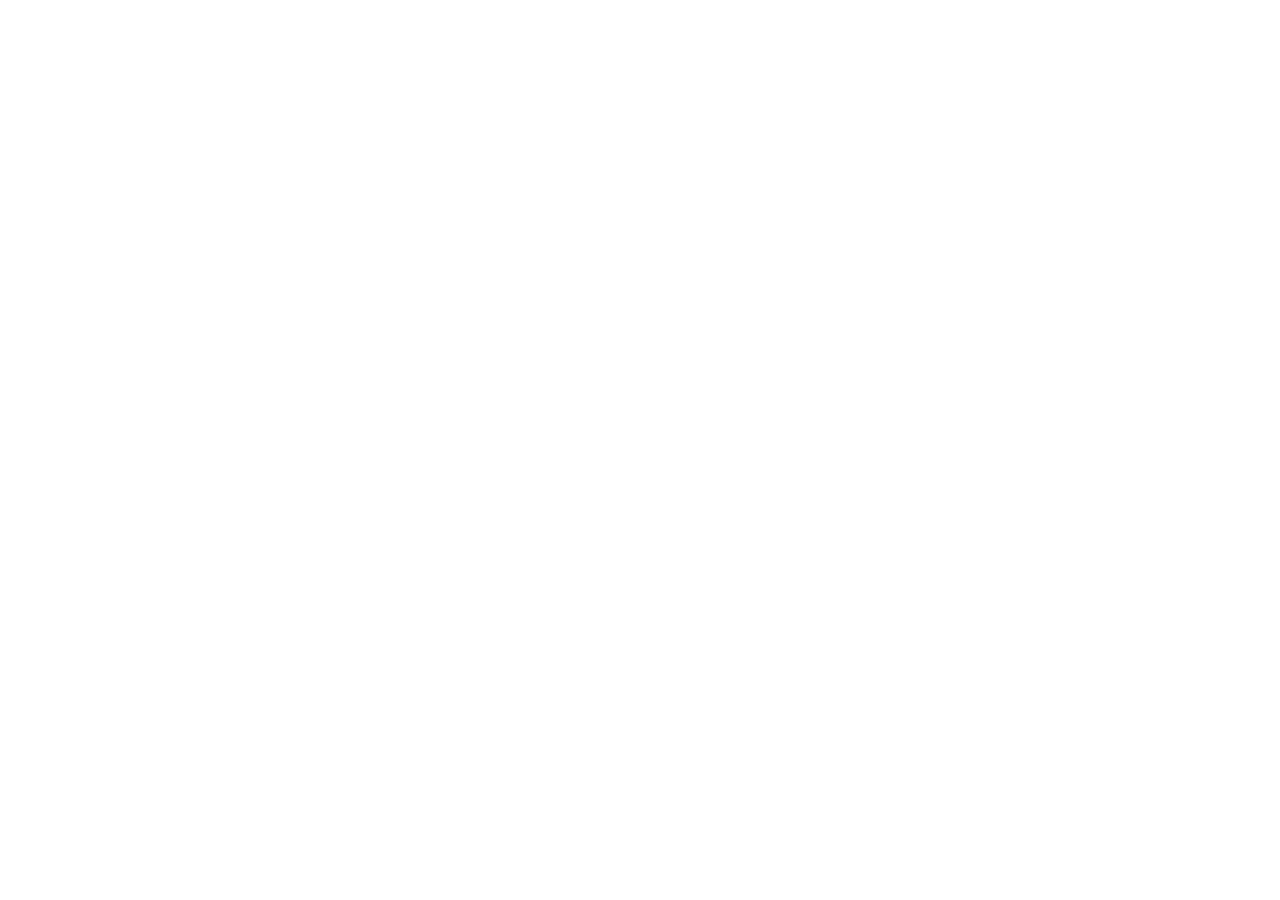
==== about.html @ aa4b80f5 "Init : creation du depot, arborescence des fichiers et structure HTML de base" ====
<!DOCTYPE html>
<html lang="en">
<head>
    <meta charset="UTF-8">
    <meta name="viewport" content="width=device-width, initial-scale=1.0">
    <title>AfriTalent _ About</title>

    <!-- Bootstrap5 via CDN : feuill de style-->
    <link href="https://cdn.jsdelivr.net/npm/bootstrap@5.3/dist/css/bootstrap.min.css" rel="atylsheet">

    <!-- Votre feuille de style personnelle-->
    <link rel="stylsheet" href="css/style.css">
</head>
<body>

    <!-- Le contenue de la page sera ajoute ici-->

    <!-- Bootstrap 5 via CDN : script JavaScript-->
    <script src="https://cdn.jsdelivr.net/npm/bootstrap@5.3/dist/js/bootstrap.bundle.min.js"></script>
    
    <!--Votre script JavaScript-->
    <script src="js/main.js"></script>
</body>
</html>
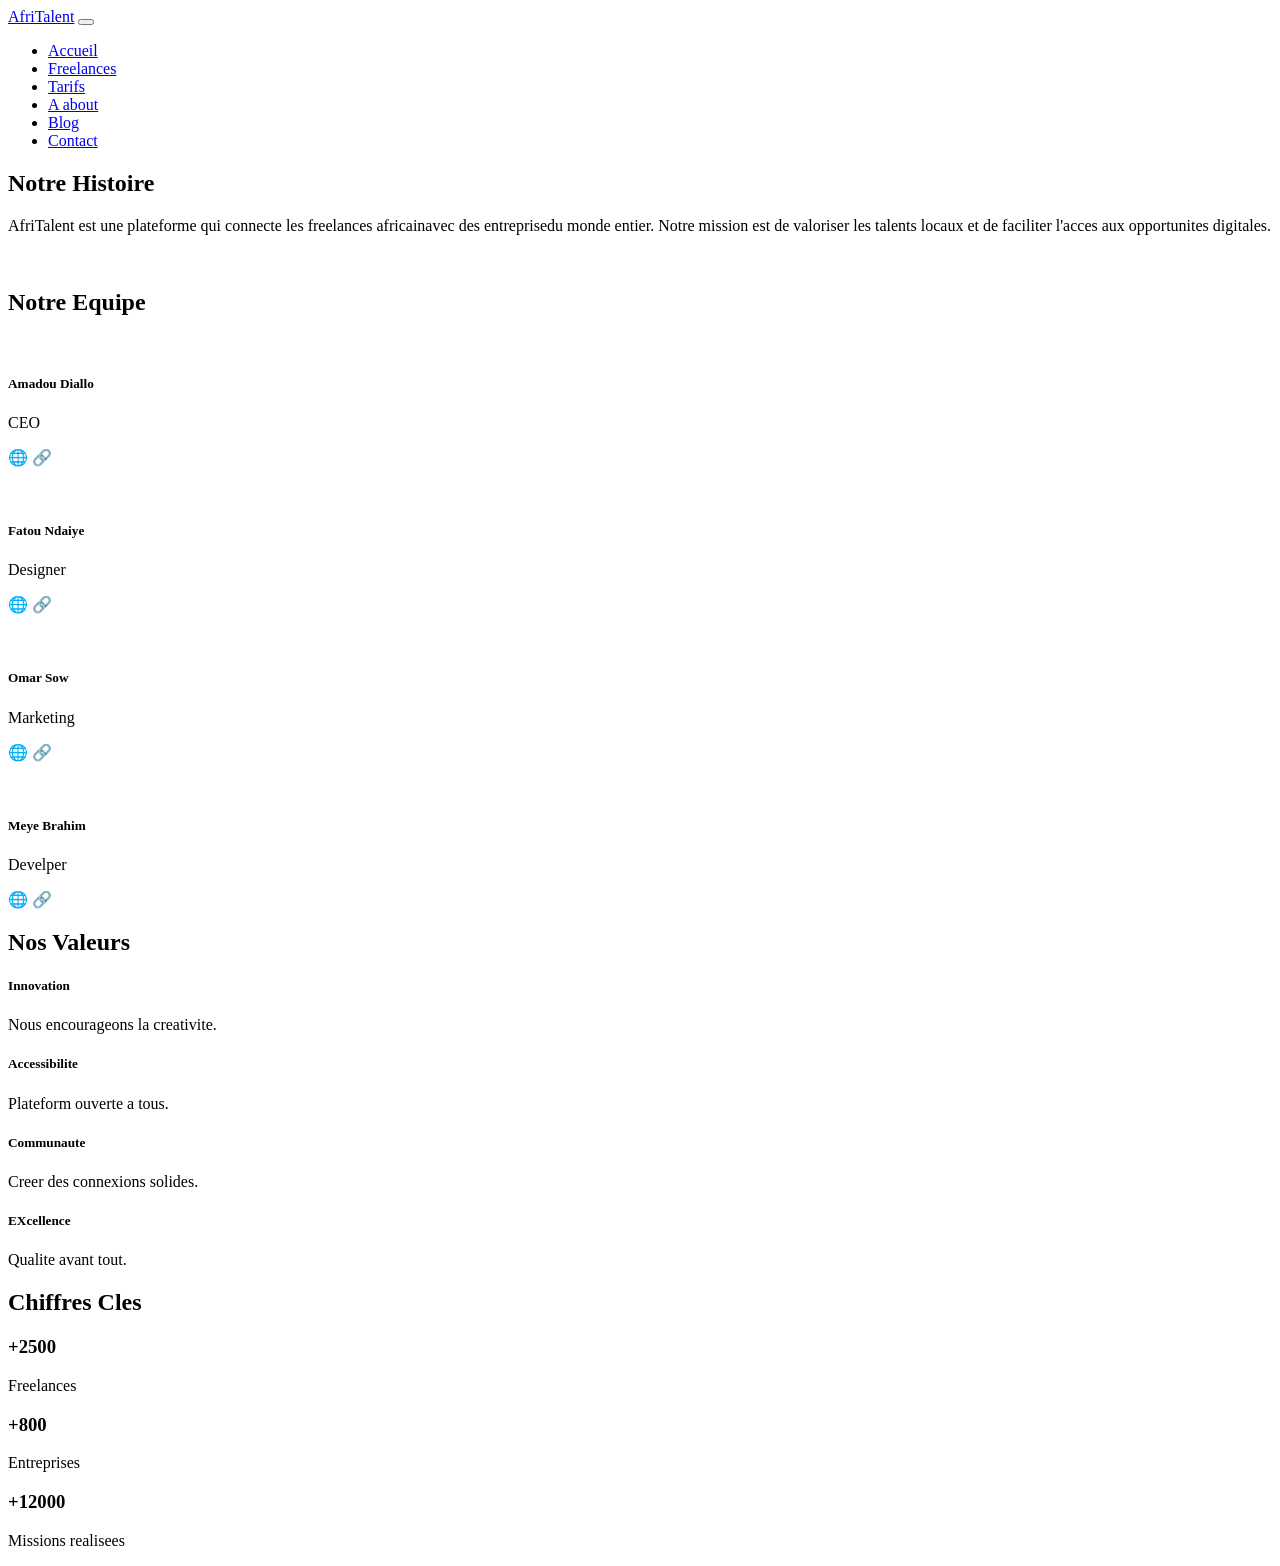
==== commit f4e5b7d4: "HTML : structure complete des 5 pages avec sections et contenu texte" ====
--- a/about.html
+++ b/about.html
@@ -6,7 +6,7 @@
     <title>AfriTalent _ About</title>
 
     <!-- Bootstrap5 via CDN : feuill de style-->
-    <link href="https://cdn.jsdelivr.net/npm/bootstrap@5.3/dist/css/bootstrap.min.css" rel="atylsheet">
+    <link href="https://cdn.jsdelivr.net/npm/bootstrap@5.3.0/dist/css/bootstrap.min.css" rel="atylsheet">
 
     <!-- Votre feuille de style personnelle-->
     <link rel="stylsheet" href="css/style.css">
@@ -14,9 +14,141 @@
 <body>
 
     <!-- Le contenue de la page sera ajoute ici-->
+     <nav class="navbar navbar-expand-lg navbar-dark bg-dark">
+        <div class="containe">
+            <a class="navbar-brand" href="index.html">AfriTalent</a>
+            <button class="navbar-toggler" type="button" data-bs-toggle="collapse" data-bs-target="#navbarNav">
+                <span class="navbar-toggler-icon"></span>
+            </button>
+            <div class="collapse navbar_collapse" id="navbarNav">
+                <ul class="navbar-nav ms-auto">
+                    <li class="nav-items">
+                        <a class="nav-link" href="index.html">Accueil</a>
+                    </li>
+                    <li class="nav-item">
+                        <a class="nav-link" href="freelances.html">Freelances</a>
+                    </li>
+                    <li class="nav-item">
+                        <a class="nav-link" href="tarifs.html">Tarifs</a>
+                    </li>
+                    <li class="nav-item">
+                        <a class="nav-link active" href="about.html">A about</a>
+                    </li>
+                    <li class="nav-item">
+                        <a class="nav-link" href="blog.html">Blog</a>
+                    </li>
+                    <li class="nav-item">
+                        <a class="nav-link" href="contact.html">Contact</a>
+                    </li>
+                </ul>
+            </div>
+        </div>
+     </nav>
+     <div class="container my-5">
+        <div class="row align-items-center">
+            <div class="col-md-6">
+                <h2>Notre Histoire</h2>
+                <p>
+                    AfriTalent est une plateforme qui connecte les freelances africainavec des entreprisedu monde entier.
+                    Notre mission est de valoriser les talents locaux et de faciliter l'acces aux opportunites digitales.
+                </p>
+            </div>
+            <div class="col-md-6">
+                <img src="" class="img-fluid rounded">
+            </div>
+        </div>
+     </div>
+     <div class="container my-5">
+        <h2 class="text-center mb-4">Notre Equipe</h2>
+
+        <div class="row g-4">
+            <div class="col-lg-3 col-md-6">
+                <div class="card text-center">
+                    <img src="" class="card-img-top">
+                    <div class="card-body">
+                        <h5>Amadou Diallo</h5>
+                        <p class="text-muted">CEO</p>
+                        <P>&#127760; &#128279;</p>
+                    </div>
+                </div>
+            </div>
+            <div class="col-lg-3 col-md-6">
+                <div class="card text-center">
+                    <img src="" class="card-img-top">
+                    <div class="card-body">
+                        <h5>Fatou Ndaiye</h5>
+                        <p class="text-muted">Designer</p>
+                        <P>&#127760; &#128279;</p>
+                    </div>
+                </div>
+            </div>
+            <div class="col-lg-3 col-md-6">
+                <div class="card text-center">
+                    <img src="" class="card-img-top">
+                    <div class="card-body">
+                        <h5>Omar Sow</h5>
+                        <p class="text-muted">Marketing</p>
+                        <P>&#127760; &#128279;</p>
+                    </div>
+                </div>
+            </div>
+            <div class="col-lg-3 col-md-6">
+                <div class="card text-center">
+                    <img src="" class="card-img-top">
+                    <div class="card-body">
+                        <h5>Meye Brahim</h5>
+                        <p class="text-muted">Develper</p>
+                        <P>&#127760; &#128279;</p>
+                    </div>
+                </div>
+            </div>
+
+        </div>
+     </div>
+     <div class="container my-5">
+        <h2 class="text-center mb-4">Nos Valeurs</h2>
+        <div class="row text-center g-4">
+            <div class="col-md-3">
+                <h5>Innovation</h5>
+                <p>Nous encourageons la creativite.</p>
+            </div>
+            <div class="col-md-3">
+                <h5>Accessibilite</h5>
+                <p>Plateform ouverte a tous.</p>
+            </div>
+            <div class="col-md-3">
+                <h5>Communaute</h5>
+                <p>Creer des connexions solides.</p>
+            </div>
+            <div class="col-md-3">
+                <h5>EXcellence</h5>
+                <p>Qualite avant tout.</p>
+            </div>
+            
+        </div>
+     </div>
+     <div class="container my-5">
+        <h2 class="text-center mb-4">Chiffres Cles</h2>
+        <div class="row text-center ">
+            <div class="col-md-4">
+                <h3>+2500</h3>
+                <p>Freelances</p>
+            </div>
+            <div class="col-md-3">
+                <h3>+800</h3>
+                <p>Entreprises</p>
+            </div>
+            <div class="col-md-3">
+                <h3>+12000</h3>
+                <p>Missions realisees</p>
+            </div>
+            
+        </div>
+     </div>
+
 
     <!-- Bootstrap 5 via CDN : script JavaScript-->
-    <script src="https://cdn.jsdelivr.net/npm/bootstrap@5.3/dist/js/bootstrap.bundle.min.js"></script>
+    <script src="https://cdn.jsdelivr.net/npm/bootstrap@5.3.0/dist/js/bootstrap.bundle.min.js"></script>
     
     <!--Votre script JavaScript-->
     <script src="js/main.js"></script>
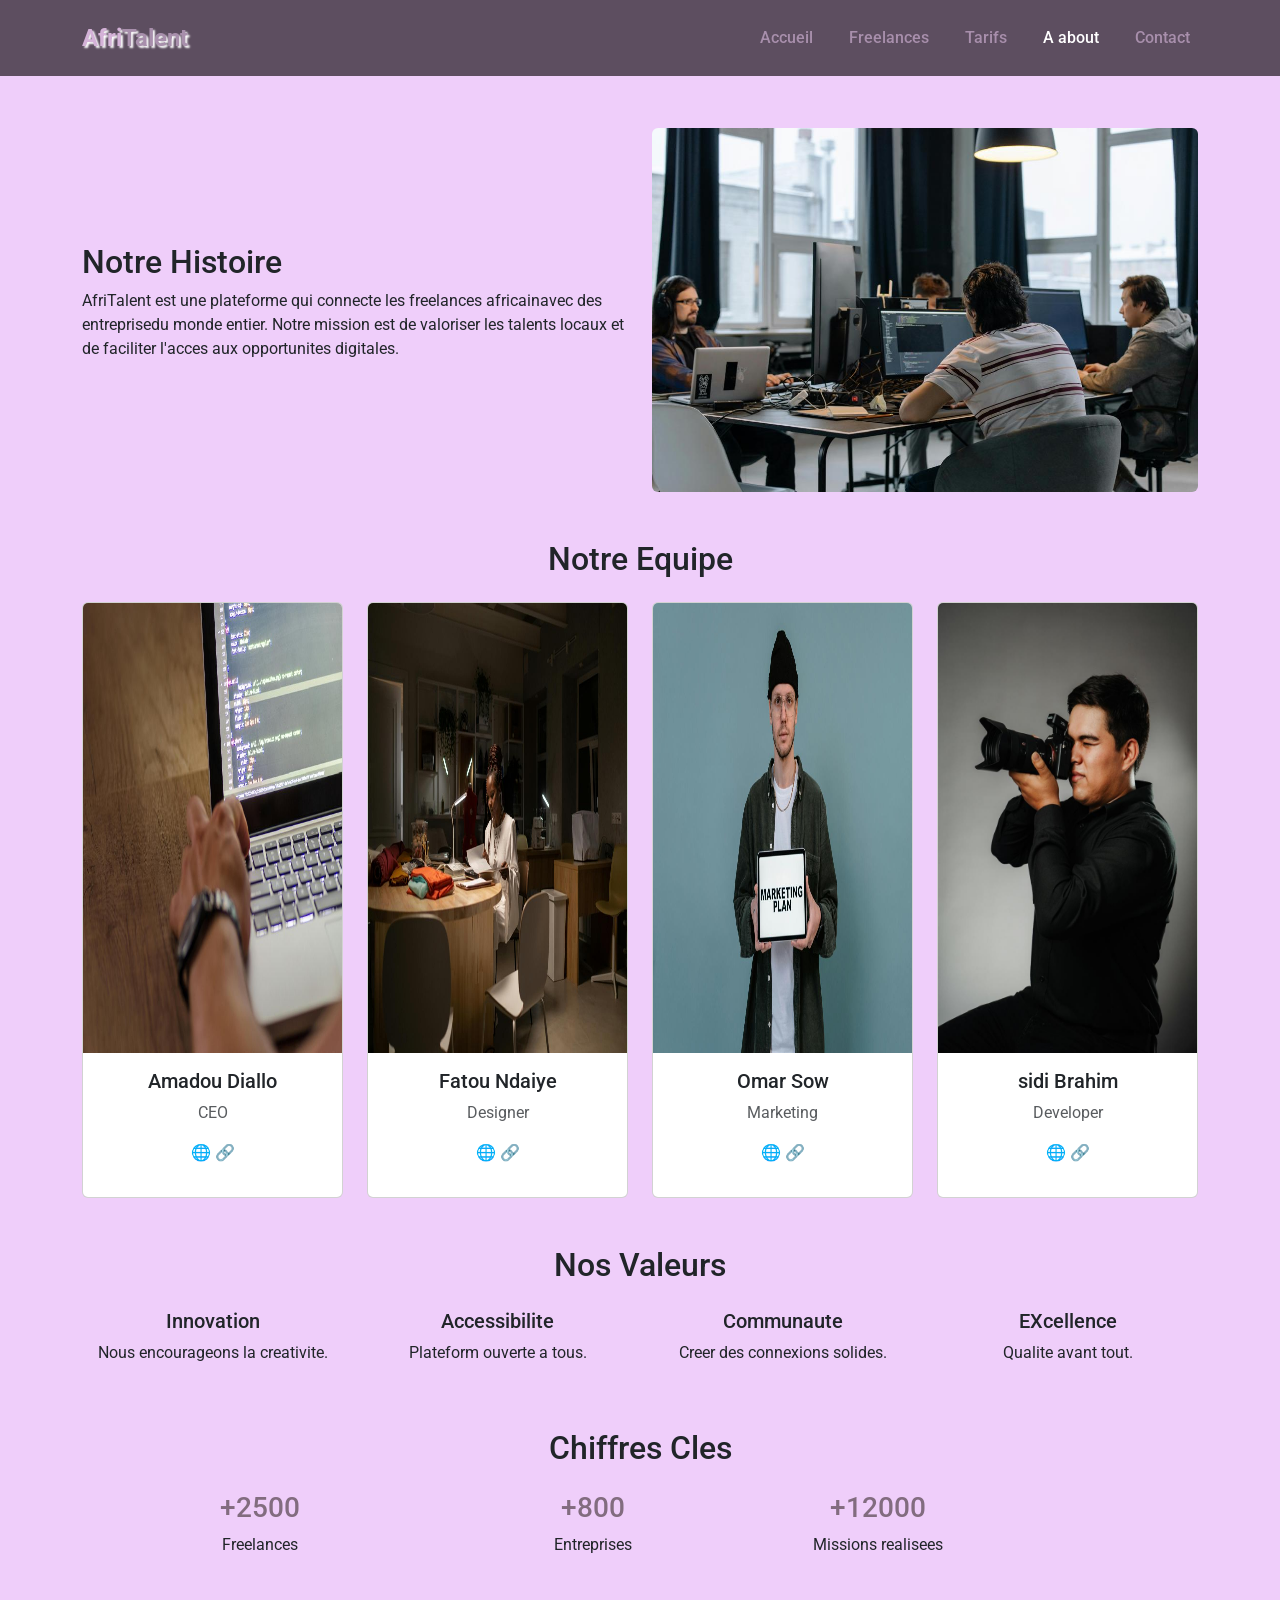
==== commit fb4665ee: "css : variables,typographie, layout general et styles de base" ====
--- a/about.html
+++ b/about.html
@@ -1,26 +1,30 @@
 <!DOCTYPE html>
-<html lang="en">
+<html lang="fr">
 <head>
     <meta charset="UTF-8">
     <meta name="viewport" content="width=device-width, initial-scale=1.0">
     <title>AfriTalent _ About</title>
 
     <!-- Bootstrap5 via CDN : feuill de style-->
-    <link href="https://cdn.jsdelivr.net/npm/bootstrap@5.3.0/dist/css/bootstrap.min.css" rel="atylsheet">
+    <link href="https://fonts.googleapis.com/css2?family=Poppins:wght@600&family=Roboto&display=swap" rel="stylesheet">
+    <link href="https://cdn.jsdelivr.net/npm/bootstrap@5.3.0/dist/css/bootstrap.min.css" rel="stylesheet">
+    
+    <link href="https://cdnjs.cloudflare.com/ajax/libs/font-awesome/6.5.0/css/all.min.css" rel="stylesheet">
 
     <!-- Votre feuille de style personnelle-->
-    <link rel="stylsheet" href="css/style.css">
+    <link rel="stylesheet" href="css/style.css">
 </head>
 <body>
 
     <!-- Le contenue de la page sera ajoute ici-->
-     <nav class="navbar navbar-expand-lg navbar-dark bg-dark">
-        <div class="containe">
-            <a class="navbar-brand" href="index.html">AfriTalent</a>
+    <header>
+     <nav class="navbar navbar-expand-lg">
+        <div class="container">
+            <a class="navbar-brand logo" href="index.html"><span class="logo-afri">Afri</span><span class="logo-talent">Talent</span></a>
             <button class="navbar-toggler" type="button" data-bs-toggle="collapse" data-bs-target="#navbarNav">
                 <span class="navbar-toggler-icon"></span>
             </button>
-            <div class="collapse navbar_collapse" id="navbarNav">
+            <div class="collapse navbar-collapse" id="navbarNav">
                 <ul class="navbar-nav ms-auto">
                     <li class="nav-items">
                         <a class="nav-link" href="index.html">Accueil</a>
@@ -35,15 +39,14 @@
                         <a class="nav-link active" href="about.html">A about</a>
                     </li>
                     <li class="nav-item">
-                        <a class="nav-link" href="blog.html">Blog</a>
-                    </li>
-                    <li class="nav-item">
                         <a class="nav-link" href="contact.html">Contact</a>
                     </li>
                 </ul>
             </div>
         </div>
      </nav>
+    </header>
+    <section>
      <div class="container my-5">
         <div class="row align-items-center">
             <div class="col-md-6">
@@ -54,17 +57,19 @@
                 </p>
             </div>
             <div class="col-md-6">
-                <img src="" class="img-fluid rounded">
+                <img src="images/team2.jpeg" alt="team" class="img-fluid rounded">
             </div>
         </div>
      </div>
+    </section>
+    <section>
      <div class="container my-5">
         <h2 class="text-center mb-4">Notre Equipe</h2>
 
         <div class="row g-4">
             <div class="col-lg-3 col-md-6">
                 <div class="card text-center">
-                    <img src="" class="card-img-top">
+                    <img src="images/developer2.jpeg" alt="developer" class="card-img-top">
                     <div class="card-body">
                         <h5>Amadou Diallo</h5>
                         <p class="text-muted">CEO</p>
@@ -74,7 +79,7 @@
             </div>
             <div class="col-lg-3 col-md-6">
                 <div class="card text-center">
-                    <img src="" class="card-img-top">
+                    <img src="images/designer.jpeg" alt="designer" class="card-img-top">
                     <div class="card-body">
                         <h5>Fatou Ndaiye</h5>
                         <p class="text-muted">Designer</p>
@@ -84,7 +89,7 @@
             </div>
             <div class="col-lg-3 col-md-6">
                 <div class="card text-center">
-                    <img src="" class="card-img-top">
+                    <img src="images/digitalmarketer2.jpeg" alt="designer" class="card-img-top">
                     <div class="card-body">
                         <h5>Omar Sow</h5>
                         <p class="text-muted">Marketing</p>
@@ -94,10 +99,10 @@
             </div>
             <div class="col-lg-3 col-md-6">
                 <div class="card text-center">
-                    <img src="" class="card-img-top">
+                    <img src="images/photograph.jpeg" alt="photograph" class="card-img-top">
                     <div class="card-body">
-                        <h5>Meye Brahim</h5>
-                        <p class="text-muted">Develper</p>
+                        <h5>sidi Brahim</h5>
+                        <p class="text-muted">Developer</p>
                         <P>&#127760; &#128279;</p>
                     </div>
                 </div>
@@ -105,7 +110,8 @@
 
         </div>
      </div>
-     <div class="container my-5">
+   </section>
+    <div class="container my-5">
         <h2 class="text-center mb-4">Nos Valeurs</h2>
         <div class="row text-center g-4">
             <div class="col-md-3">
@@ -144,7 +150,7 @@
             </div>
             
         </div>
-     </div>
+    </div>
 
 
     <!-- Bootstrap 5 via CDN : script JavaScript-->
--- a/css/style.css
+++ b/css/style.css
@@ -0,0 +1,130 @@
+:root{
+    --primary-color:#5D4E60;
+    --secondary-color: #826C7F;
+    --background-color: #EFCEFA;
+    --accent-color:#A88FAC;
+    --light-color:#D4B2D8;
+
+    --title-font:'Poppins',sans-serif;
+    --body-font:'Roboto', sans-serif;
+}
+body{
+    background-color: var(--background-color);
+    padding-top: 80px;
+    font-family: var(--body-font);
+}
+header{
+    background-color: var(--primary-color);
+    justify-content: space-between;
+    position: fixed;
+    top: 0;
+    width: 100%;
+    height: 70px;
+
+}
+.logo{
+    font-size: 1.5em;
+    font-weight: bold;
+    text-decoration: none;
+    text-shadow: 2px 2px 2px white;
+}
+.logo-afri{
+    color: var(--light-color);
+}
+.logo-talent{
+    color: var(--accent-color);
+}
+.logo:hover{
+    letter-spacing: 1px;
+}
+.navbar{
+    padding: 15px 30px;
+    background-color: var(--primary-color);
+}
+.navbar-nav{
+    gap: 20px;
+}
+.navbar-nav .nav-link{
+    color: var(--accent-color);
+    font-weight: 500;
+}
+.navbar-nav .nav-link.active{
+    color: white;
+}
+#hero{
+    height: 60vh;
+    background-image: linear-gradient(rgba(0,0,0,0.5), rgba(0,0,0,0.5)), url(..//images/team.jpeg);
+    background-position: center;
+    background-size: cover;
+    position: relative;
+    margin-bottom: 300px;
+}
+
+#hh{
+    color: white;
+    text-align: center;
+}
+.cta-b{
+    align-items: center;
+}
+h1 h2{
+    color: var(--light-color);
+}
+h1 h2 h3 h4{
+    font-family: var(--title-font);
+}
+p{
+    font-family: var(--body-font);
+}
+#ca{
+    margin-top: 60px;
+}
+img{
+    height: 50vh;
+}
+.btn-outline-light{
+    background-color: var(--accent-color);
+    border-color: var(--light-color);
+}
+.btn-primary:hover{
+    background-color: var(--accent-color);
+    border-color: var(--light-color);
+}
+.btn-primary:active,.btn-primary:focus{
+    background-color: var(--accent-color);
+    border-color: var(--light-color);
+}
+h3{
+    color: var(--secondary-color);
+}
+.cta{
+    background-image: linear-gradient(rgba(0,0,0,0.6), rgba(0,0,0,0.6)),url(..//images/team21.jpeg);
+    padding: 80px 0;
+}
+.footer{
+    background: var(--primary-color);
+    color: white;
+    padding: 40px 20px;
+}
+.footer a{
+    color: var(--light-color);
+    text-decoration: none;
+}
+.footer a:hover{
+    color: var(--secondary-color);
+}
+.footer ul{
+    list-style: none;
+    padding: 0;
+}
+.footer h4{
+    margin-bottom: 10px;
+}
+tarif
+.badge{
+    background-color: var(--primary-color);
+    color: white;
+    font-size: 0.9rem;
+    padding: 5px 10px;
+    border-radius: 12px;
+}
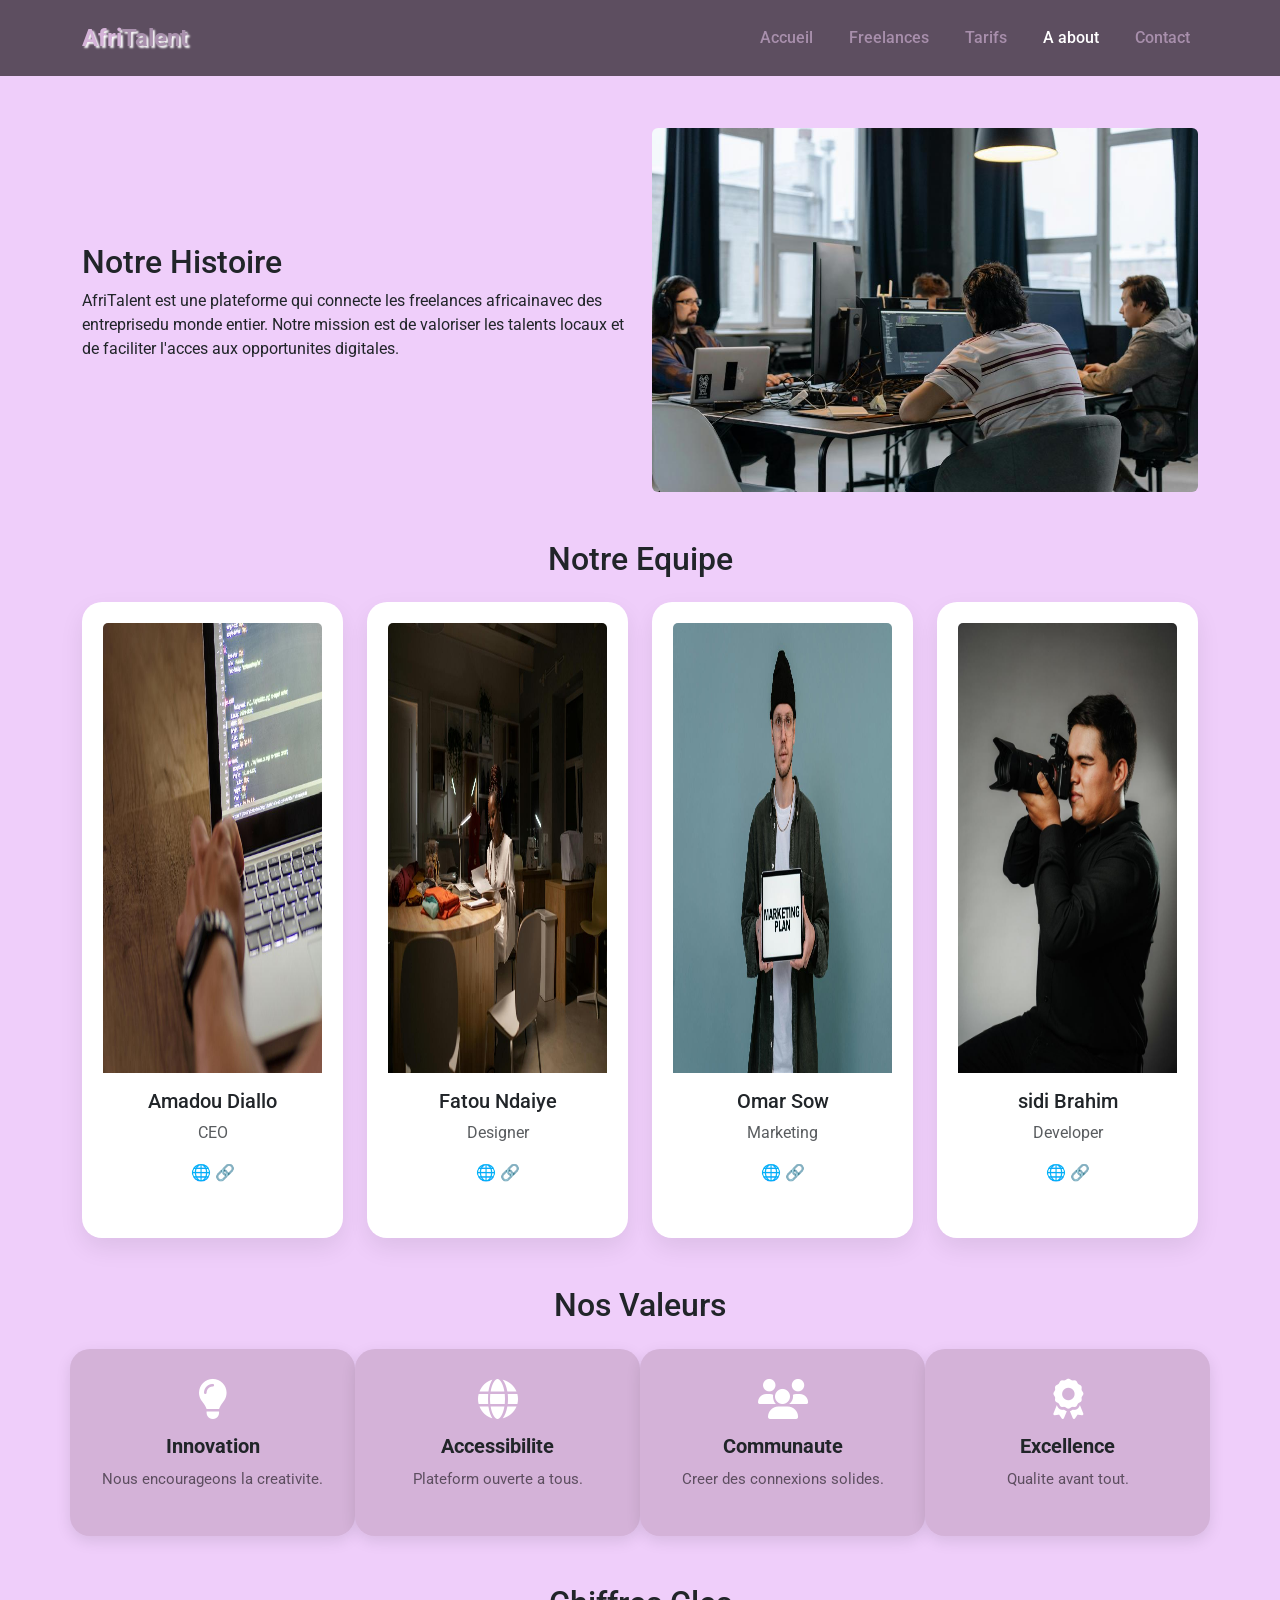
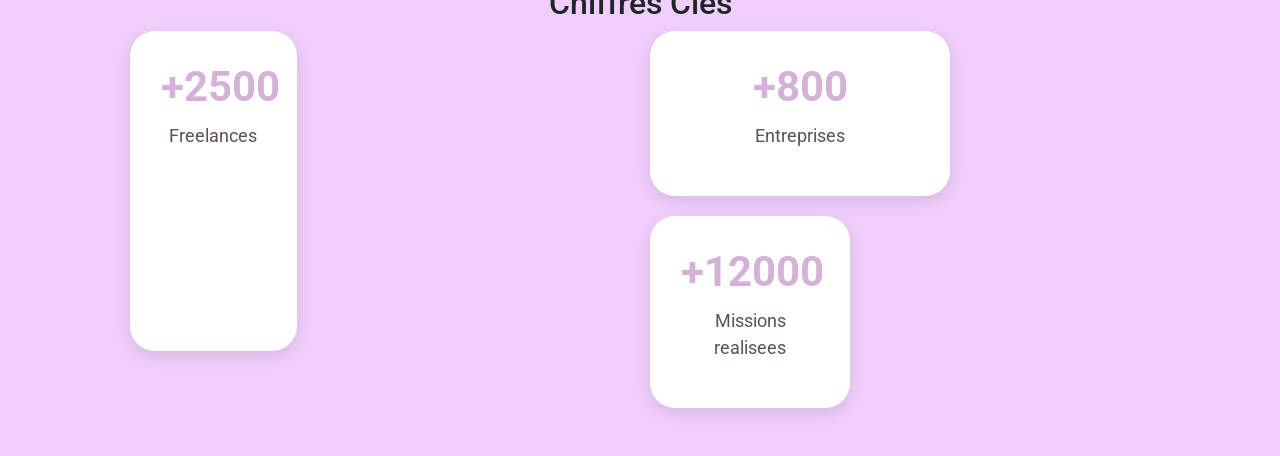
==== commit 726ee6cc: "css: Bento Grid, section hero et categories, effets hover" ====
--- a/about.html
+++ b/about.html
@@ -114,37 +114,41 @@
     <div class="container my-5">
         <h2 class="text-center mb-4">Nos Valeurs</h2>
         <div class="row text-center g-4">
-            <div class="col-md-3">
+            <div class="col-md-3 hh">
+                <i class="fa-solid fa-lightbulb"></i>
                 <h5>Innovation</h5>
                 <p>Nous encourageons la creativite.</p>
             </div>
-            <div class="col-md-3">
+            <div class="col-md-3 hh">
+                <i class="fa-solid fa-globe"></i>
                 <h5>Accessibilite</h5>
                 <p>Plateform ouverte a tous.</p>
             </div>
-            <div class="col-md-3">
+            <div class="col-md-3 hh">
+                <i class="fa-solid fa-users"></i>
                 <h5>Communaute</h5>
                 <p>Creer des connexions solides.</p>
             </div>
-            <div class="col-md-3">
-                <h5>EXcellence</h5>
+            <div class="col-md-3 hh">
+                <i class="fa-solid fa-award"></i>
+                <h5>Excellence</h5>
                 <p>Qualite avant tout.</p>
             </div>
             
         </div>
      </div>
      <div class="container my-5">
-        <h2 class="text-center mb-4">Chiffres Cles</h2>
-        <div class="row text-center ">
-            <div class="col-md-4">
+        <h2 class="text-center">Chiffres Cles</h2>
+        <div class="row text-center stats-grid ">
+            <div class=" card col-md-4 big-card">
                 <h3>+2500</h3>
                 <p>Freelances</p>
             </div>
-            <div class="col-md-3">
+            <div class=" card col-md-3 medium-card">
                 <h3>+800</h3>
                 <p>Entreprises</p>
             </div>
-            <div class="col-md-3">
+            <div class=" card col-md-3 small-card">
                 <h3>+12000</h3>
                 <p>Missions realisees</p>
             </div>
--- a/css/style.css
+++ b/css/style.css
@@ -57,9 +57,11 @@
     background-position: center;
     background-size: cover;
     position: relative;
-    margin-bottom: 300px;
-}
-
+    margin-bottom: 150px;
+}
+.chif{
+    margin-top: 30px;
+}
 #hh{
     color: white;
     text-align: center;
@@ -81,6 +83,13 @@
 }
 img{
     height: 50vh;
+}
+.cta-b{
+    display: flex;
+    justify-content: center;
+    align-items: center;
+    gap: 15px;
+    margin-top: 20px;
 }
 .btn-outline-light{
     background-color: var(--accent-color);
@@ -104,7 +113,17 @@
 .footer{
     background: var(--primary-color);
     color: white;
-    padding: 40px 20px;
+    padding: 60px 0 20px;
+}
+.footer .logo{
+    font-size: 22px;
+    font-weight: bold;
+    margin-bottom: 10px;
+}
+.footer .des{
+    font-size: 14px;
+    line-height: 1.6;
+    opacity: 0.8;
 }
 .footer a{
     color: var(--light-color);
@@ -118,7 +137,43 @@
     padding: 0;
 }
 .footer h4{
-    margin-bottom: 10px;
+    font-size: 16px;
+    margin-bottom: 15px;
+    position: relative;
+}
+.footer ul li{
+    margin-bottom: 8px;
+}
+.footer ul li a{
+    color: var(--light-color);
+    text-decoration: none;
+    transition: 0.3s;
+}
+.footer ui li a:hover{
+    color: var(--secondary-color);
+    padding-left: 5px;
+}
+#c{
+    color: white;
+}
+.social{
+    margin-top: 10px;
+}
+.social a{
+    color: var(--background-color);
+    margin-right: 10px;
+    font-size: 18px;
+    transition: 0.3s;
+}
+.social a:hover{
+    color: white;
+    transform: translateY(-3px);
+}
+.copyright{
+    text-align: center;
+    margin-top: 40px;
+    font-size: 13px;
+    opacity: 0.7;
 }
 tarif
 .badge{
@@ -128,3 +183,194 @@
     padding: 5px 10px;
     border-radius: 12px;
 }
+.chif{
+    display: flex;
+    justify-content: space-around;
+    text-align: center;
+    padding: 60px;
+    background-color: var(--secondary-color);
+}
+.box h3{
+    font-size: 40px;
+    color: var(--light-color);
+}
+.box p{
+    color: var(--light-color);
+}
+.ca{
+    padding: 50px;
+}
+.container1{
+    display: grid;
+    grid-template-columns: repeat(3,1fr);
+    grid-auto-rows: 180px;
+    gap: 20px;
+}
+ .card,.large, .tall{
+    background: white;
+    border-radius: 20px;
+    padding: 20px;
+    position: relative;
+    box-shadow: 0 10px 25px rgba(0,0,0,0.08);
+    transition: 0.3s;
+    overflow: hidden;
+    border: 1px solid  transparent;
+
+
+}
+.card:hover,.tall:hover,.large:hover{
+    border-color: var(--primary-color);
+    transform: translateY(-5px);
+}
+.large{
+    grid-column: span 2;
+    grid-row: span 2;
+}
+.tall{
+    grid-row: span 2;
+}
+.ca .number{
+    color: var(--primary-color);
+    font-size: 14px;
+    opacity: 0.7;
+
+}
+.ca .number::before{
+    content: "+";
+
+}
+.ca .icon{
+    font-size: 28px;
+    margin: 10px 0;
+    color: var(--primary-color);
+}
+.ca h3{
+    margin-bottom: 10px ;
+    font-size: 24px;
+}
+.ca p{
+    font-size: 14px;
+    color: var(--primary-color);
+    line-height: 1.5;
+    opacity: 0.8;
+}
+
+.container2{
+    display: grid;
+    grid-template-columns: repeat(3,1fr);
+    gap: 20px;
+    padding: 40px;
+}
+.card2{
+    background: var(--accent-color);
+    padding: 25px;
+    border-radius: 15px;
+    text-align: center;
+    transition: all 0.3s ease;
+    cursor: pointer;
+    border: 1px solid transparent;
+
+}
+.card2 i{
+    font-size: 35px;
+    color: var(--light-color);
+    margin-bottom: 10px;
+    transition: 0.3s;
+}
+.card2 h3{
+    margin: 10px 0;
+}
+.card2 p{
+    color: white;
+}
+.card2:hover{
+    transform: translateY(-8px) scale(1.03);
+    box-shadow: 0 15px 30px rgba(0,0,0,0.15);
+    border-color: white;
+    background: var(--light-color);
+}
+.card2:hover i{
+    color: white;
+}
+.card2:hover h3{
+    color: white;
+}
+.hh{
+    background-color: var(--light-color);
+    padding: 30px 20px;
+    box-shadow: 0 5px 15px rgba(0,0,0,0.1);
+    border-radius: 20px;
+    transition: 0.4s;
+    height: 100%;
+}
+.hh:hover{
+    transform: translateY(-10px);
+    box-shadow: 0 10px 25px rgba(0,0,0,0.2);
+    border-color: white;
+}
+.hh i{
+    font-size: 40px;
+    margin-bottom: 15px;
+    color: white;
+}
+.hh h5{
+    font-weight: bold;
+    margin-bottom: 10px;
+}
+.hh p{
+    color: var(--primary-color);
+    font-size: 15px;
+}
+.stats-grid{
+    display: grid;
+    grid-template-columns: repeat(2,500px);
+    justify-content: center;
+    gap: 20px;
+}
+.stats-grid .card{
+    background: white;
+    padding:30px;
+    border-radius: 25px;
+    box-shadow: 0 5px 15px rgba(0,0,0,0.1);
+    transition: 0.4s;
+}
+.stats-grid .card:hover{
+    transform: translateY(-10px);
+    box-shadow: 0 10px 25px rgba(0,0,0,0.2);
+}
+.stats-grid h3{
+    font-size: 42px;
+    font-weight: bold;
+    color: var(--light-color);
+    margin-bottom: 10px;
+    white-space: nowrap;
+}
+.stats-grid p{
+    color: var(--primary-color);
+    font-size: 18px;
+}
+.big-card{
+    grid-row: span 2;
+    height: 320px;
+}
+.medium-card{
+    width:300px;
+}
+.small-card{
+    width: 200px;
+}
+.tt p{
+    color: var(--primary-color);
+
+}
+.tt h2{
+    color: var(--primary-color);
+}
+.tt{
+    color: var(--primary-color);
+}
+.btn-outline{
+    border-collapse: collapse;
+    border-radius: 10px;
+    color: var(--primary-color);
+}
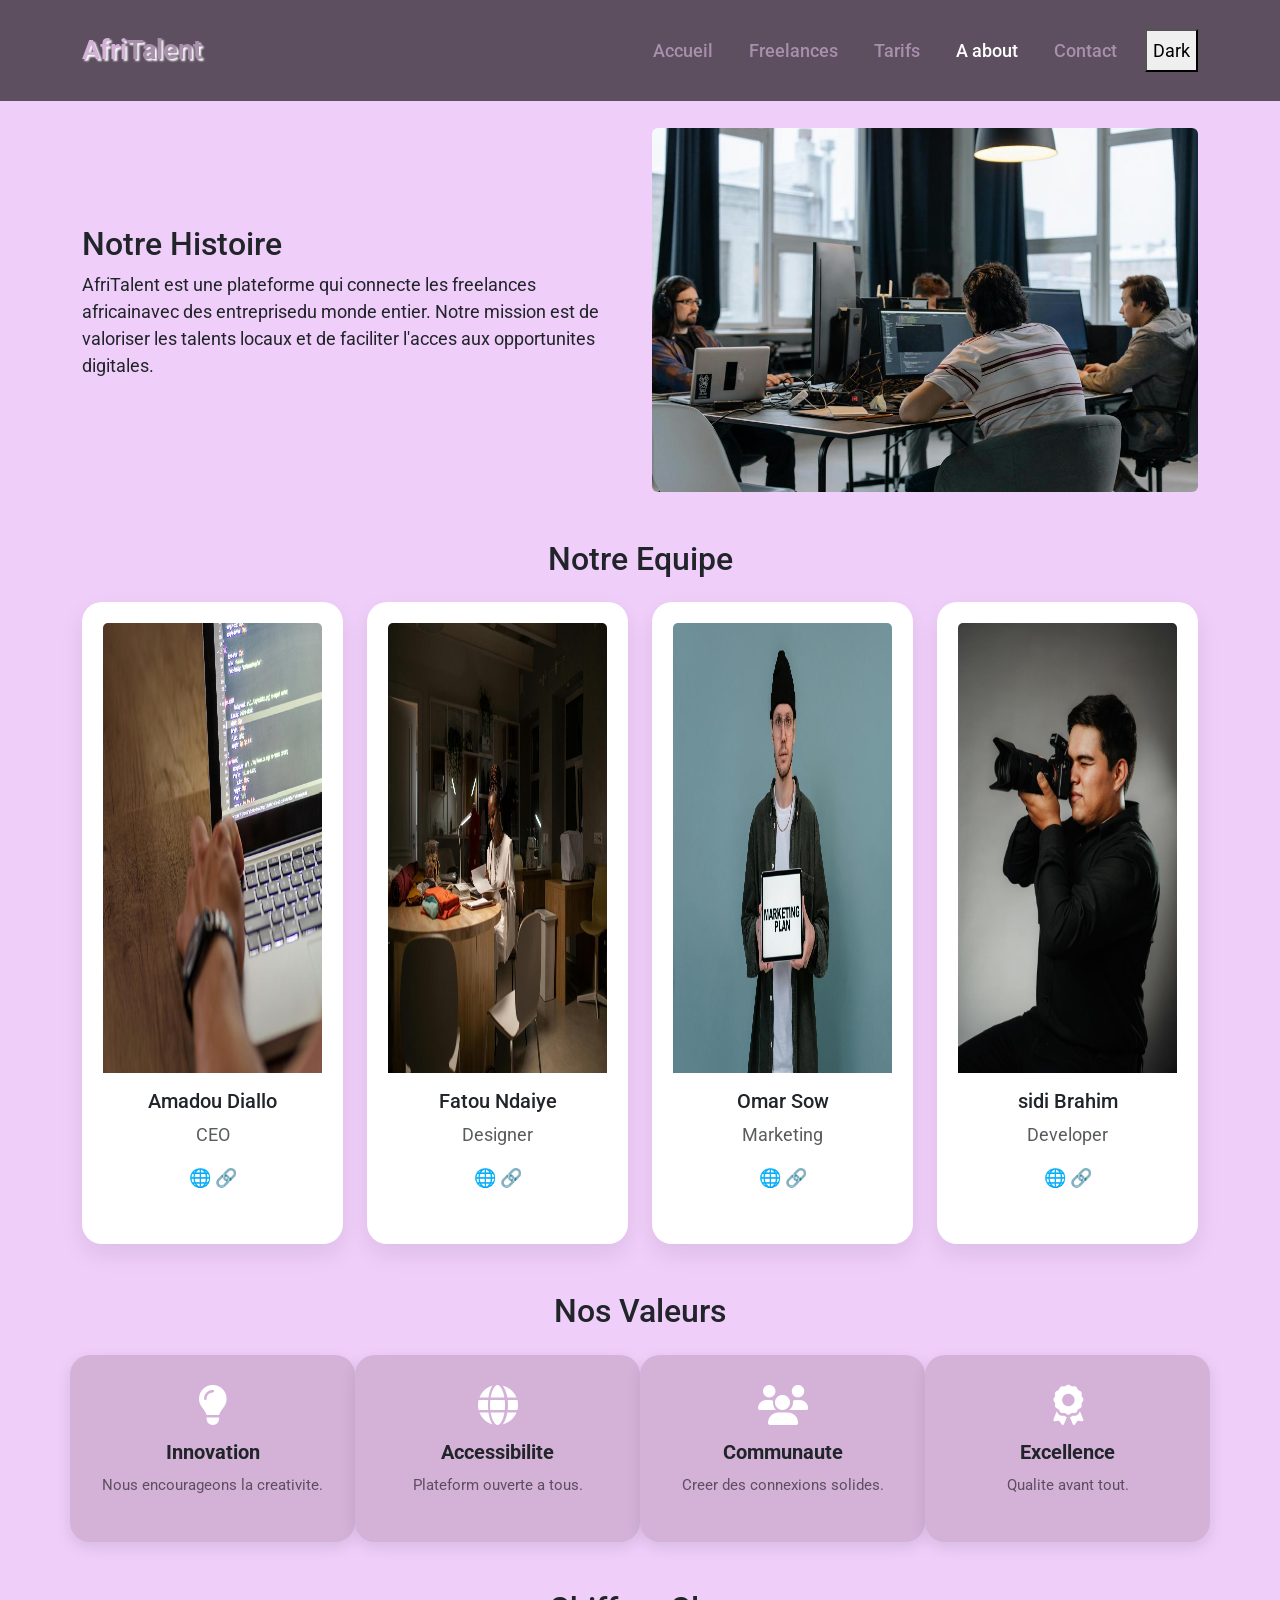
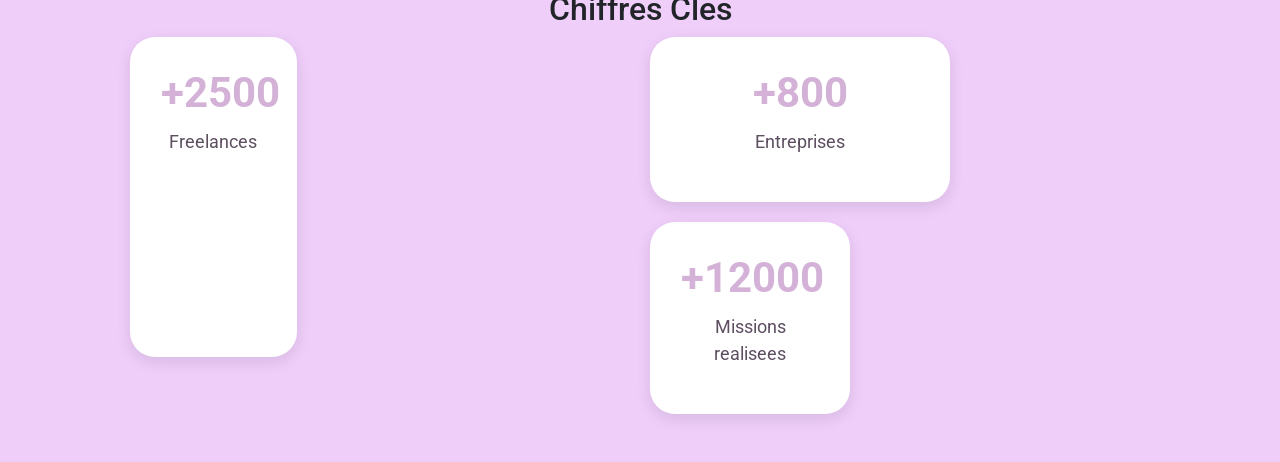
==== commit c6c42dee: "JS:dark mode avec localStorage, navbar dynamique au scroll" ====
--- a/about.html
+++ b/about.html
@@ -41,6 +41,7 @@
                     <li class="nav-item">
                         <a class="nav-link" href="contact.html">Contact</a>
                     </li>
+                    <button id="theme-toggle">Dark</button>
                 </ul>
             </div>
         </div>
@@ -155,6 +156,8 @@
             
         </div>
     </div>
+    <button id="backToTop">Top</button>
+
 
 
     <!-- Bootstrap 5 via CDN : script JavaScript-->
--- a/css/style.css
+++ b/css/style.css
@@ -373,4 +373,57 @@
     border-collapse: collapse;
     border-radius: 10px;
     color: var(--primary-color);
+}
+/* Mobile First (par defaut <768px)*/
+body{
+    font-size: 14px;
+}
+/* Tablette */
+@media (min-width:768px) {
+    body{
+        font-size: 16px;
+    }
+    .container1 .container2 .container{
+        padding: 20px;
+    }
+}
+/* Desktop*/
+@media (min-width:1200px){
+    body{
+        font-size: 18px;
+    }
+    .container .container1 .container2{
+        max-width: 1100px;
+        margin: auto;
+    }
+}
+.dark{
+    background-color: black;
+    color: white;
+}
+.dark .navbar{
+    background-color: #111;
+}
+.navbar{
+    padding: 25px 0;
+    transition: 0.3s;
+}
+.navbar.scrolled{
+    background-color: black;
+    box-shadow: 0 2px 10px rgba(0,0,0,0.3) !important;
+    padding: 5px 0 !important ;
+    transition: 0.3s;
+}
+#theme-toglle{
+    border: none;
+    color: white;
+    background: transparent;
+    cursor: pointer;
+    font-size: 22px;
+    padding: 8px 12px;
+}
+#backToTop{
+    position: fixed;
+    bottom: 20px;
+    right: 20px;
 }
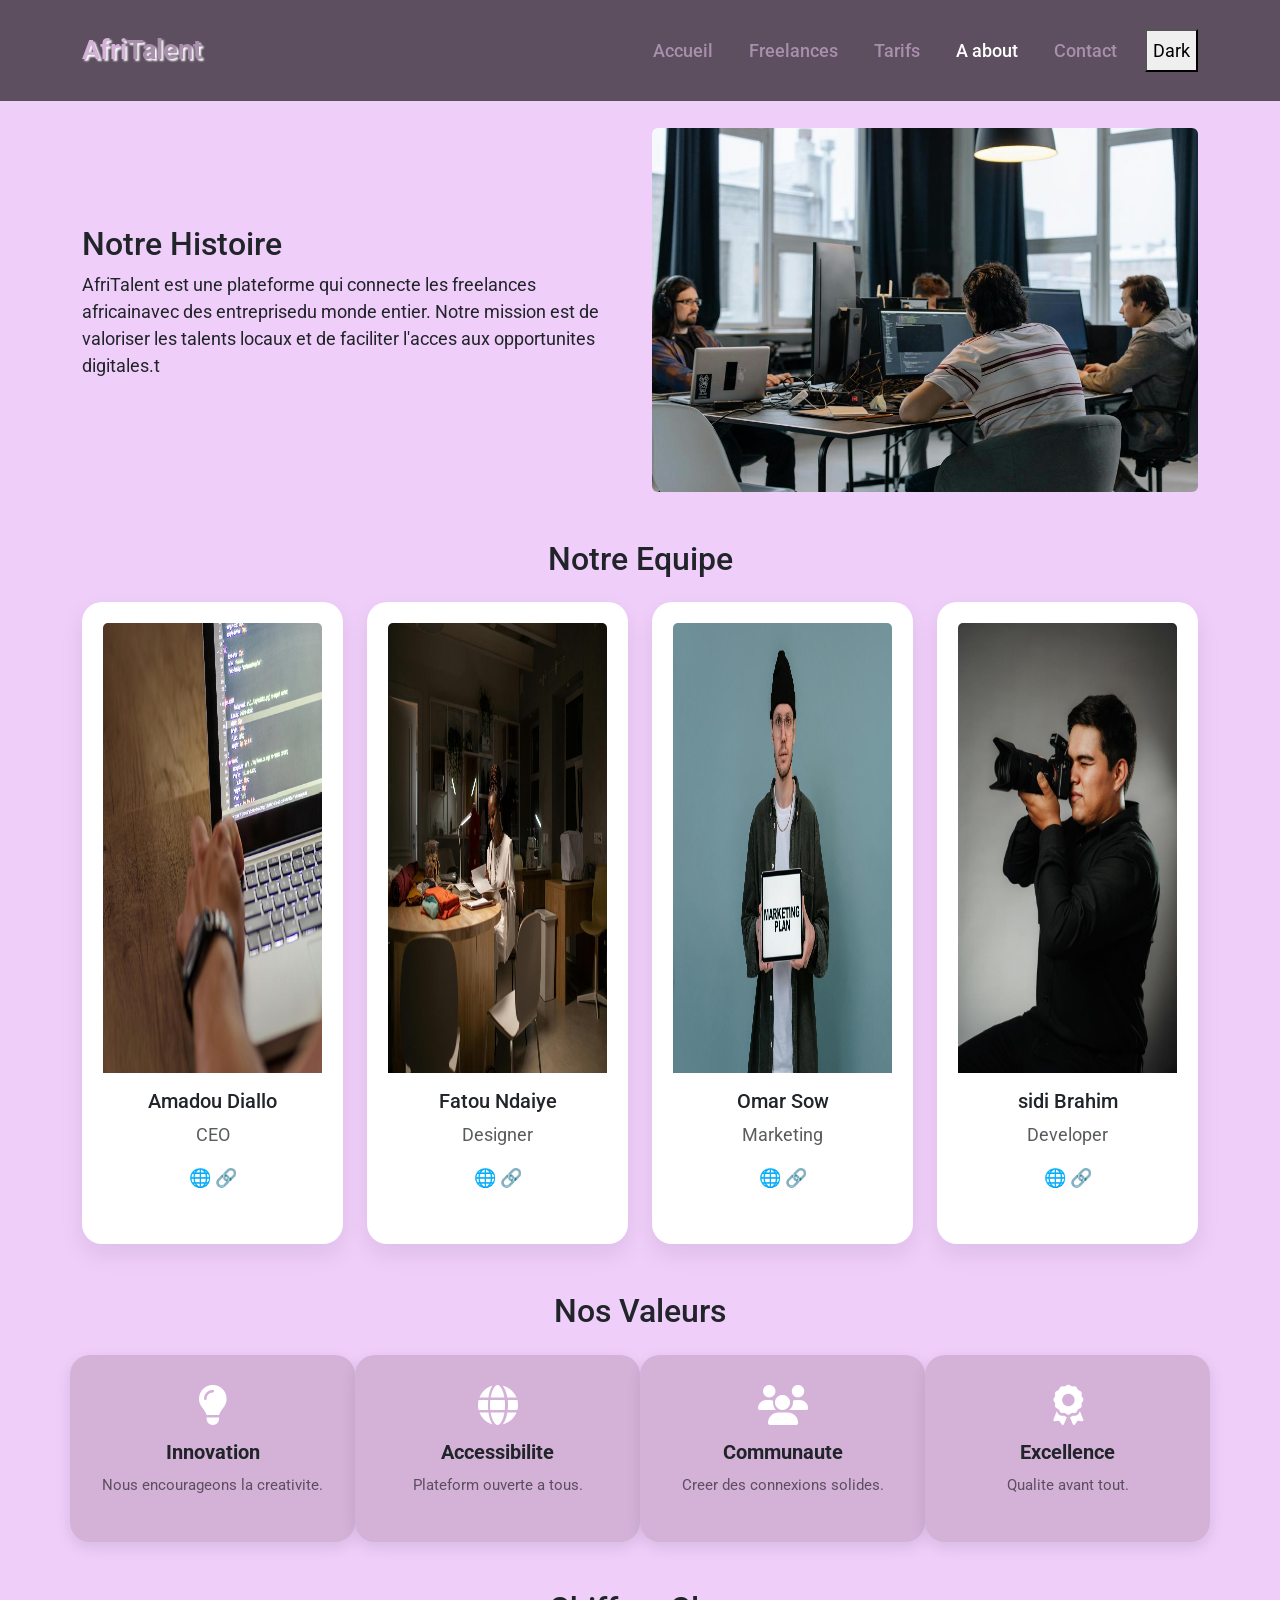
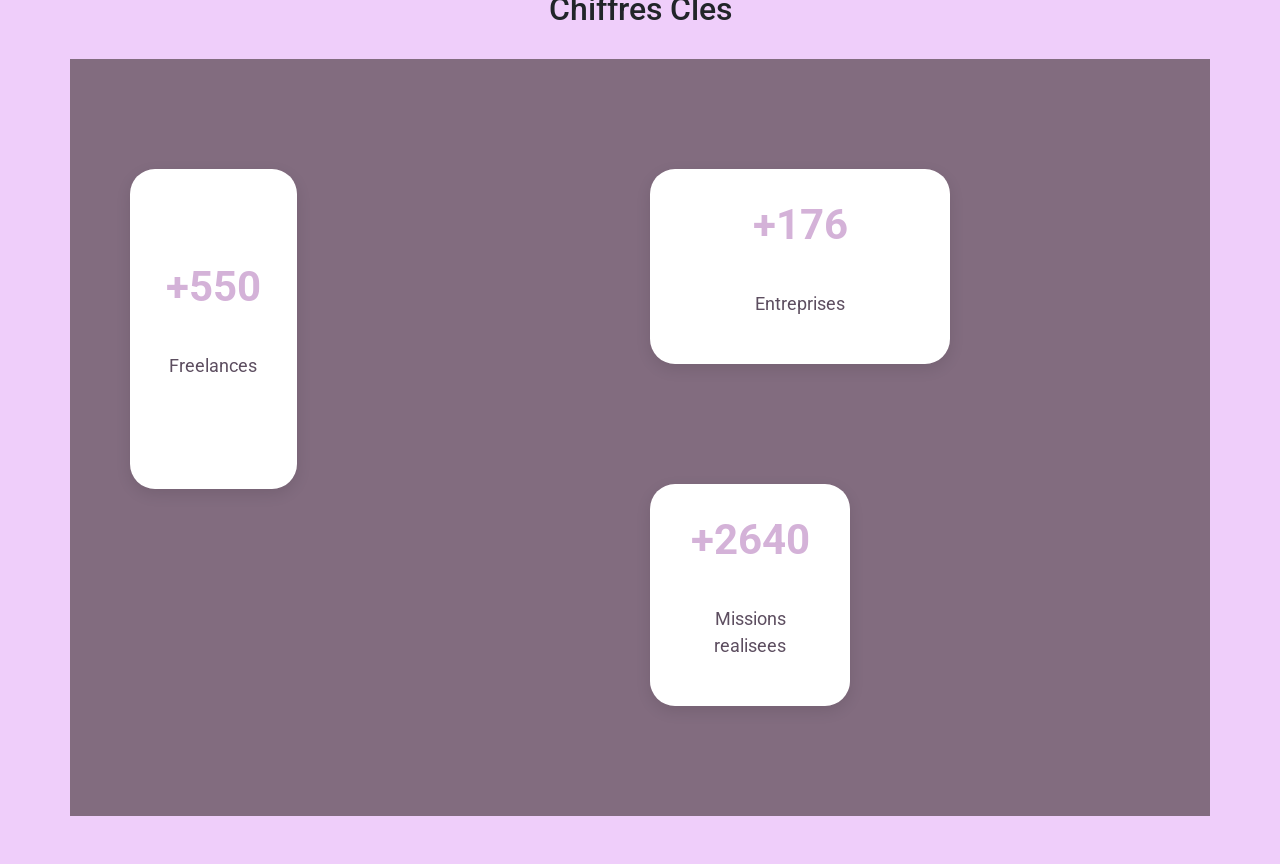
==== commit 0e05f30a: "JS : compteurs animes au scroll et animations fade-in des sections" ====
--- a/about.html
+++ b/about.html
@@ -47,14 +47,14 @@
         </div>
      </nav>
     </header>
-    <section>
+    <section class="section">
      <div class="container my-5">
         <div class="row align-items-center">
             <div class="col-md-6">
                 <h2>Notre Histoire</h2>
                 <p>
                     AfriTalent est une plateforme qui connecte les freelances africainavec des entreprisedu monde entier.
-                    Notre mission est de valoriser les talents locaux et de faciliter l'acces aux opportunites digitales.
+                    Notre mission est de valoriser les talents locaux et de faciliter l'acces aux opportunites digitales.t
                 </p>
             </div>
             <div class="col-md-6">
@@ -140,17 +140,17 @@
      </div>
      <div class="container my-5">
         <h2 class="text-center">Chiffres Cles</h2>
-        <div class="row text-center stats-grid ">
-            <div class=" card col-md-4 big-card">
-                <h3>+2500</h3>
+        <div class="chif  row text-center stats-grid ">
+            <div class="box card col-md-4 big-card">
+                <h3 class="counter" data-target="2500">0</h3>
                 <p>Freelances</p>
             </div>
-            <div class=" card col-md-3 medium-card">
-                <h3>+800</h3>
+            <div class="box card col-md-3 medium-card">
+                <h3 class="counter" data-target="800">0</h3>
                 <p>Entreprises</p>
             </div>
-            <div class=" card col-md-3 small-card">
-                <h3>+12000</h3>
+            <div class="box card col-md-3 small-card">
+                <h3 class="counter" data-target="12000">0</h3>
                 <p>Missions realisees</p>
             </div>
             
--- a/css/style.css
+++ b/css/style.css
@@ -426,4 +426,29 @@
     position: fixed;
     bottom: 20px;
     right: 20px;
-}+}
+/* fade in */
+.section{
+    opacity: 0;
+    transform: translateY(30px);
+    transition: all 0.8s ease;
+}
+.section.show{
+    opacity: 1;
+    transform: translateY(0);
+}
+
+/* stats */
+.box {
+    display: flex;
+    gap: 30px;
+    justify-content: center;
+    margin: 50px 0;
+}
+.box {
+    text-align: center;
+}
+.counter{
+    font-size: 40px;
+    font-weight: bold;
+}
